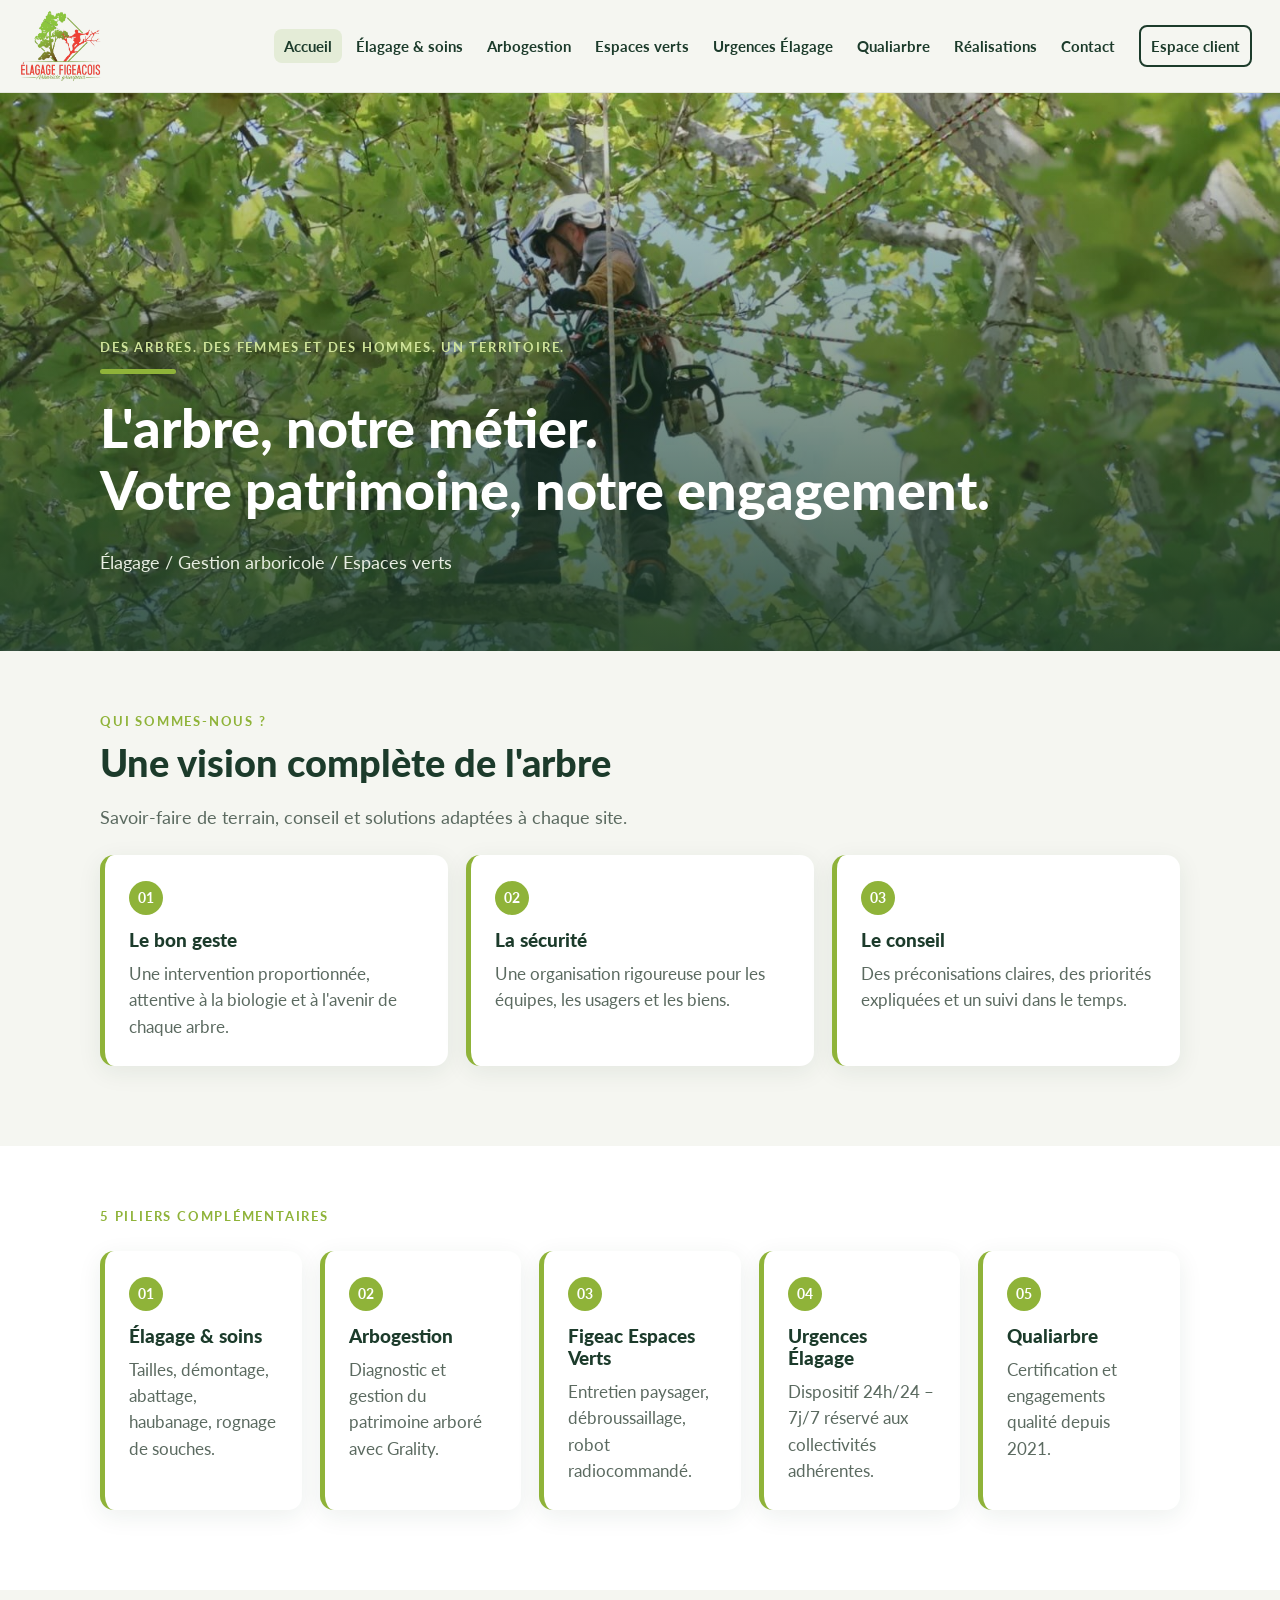
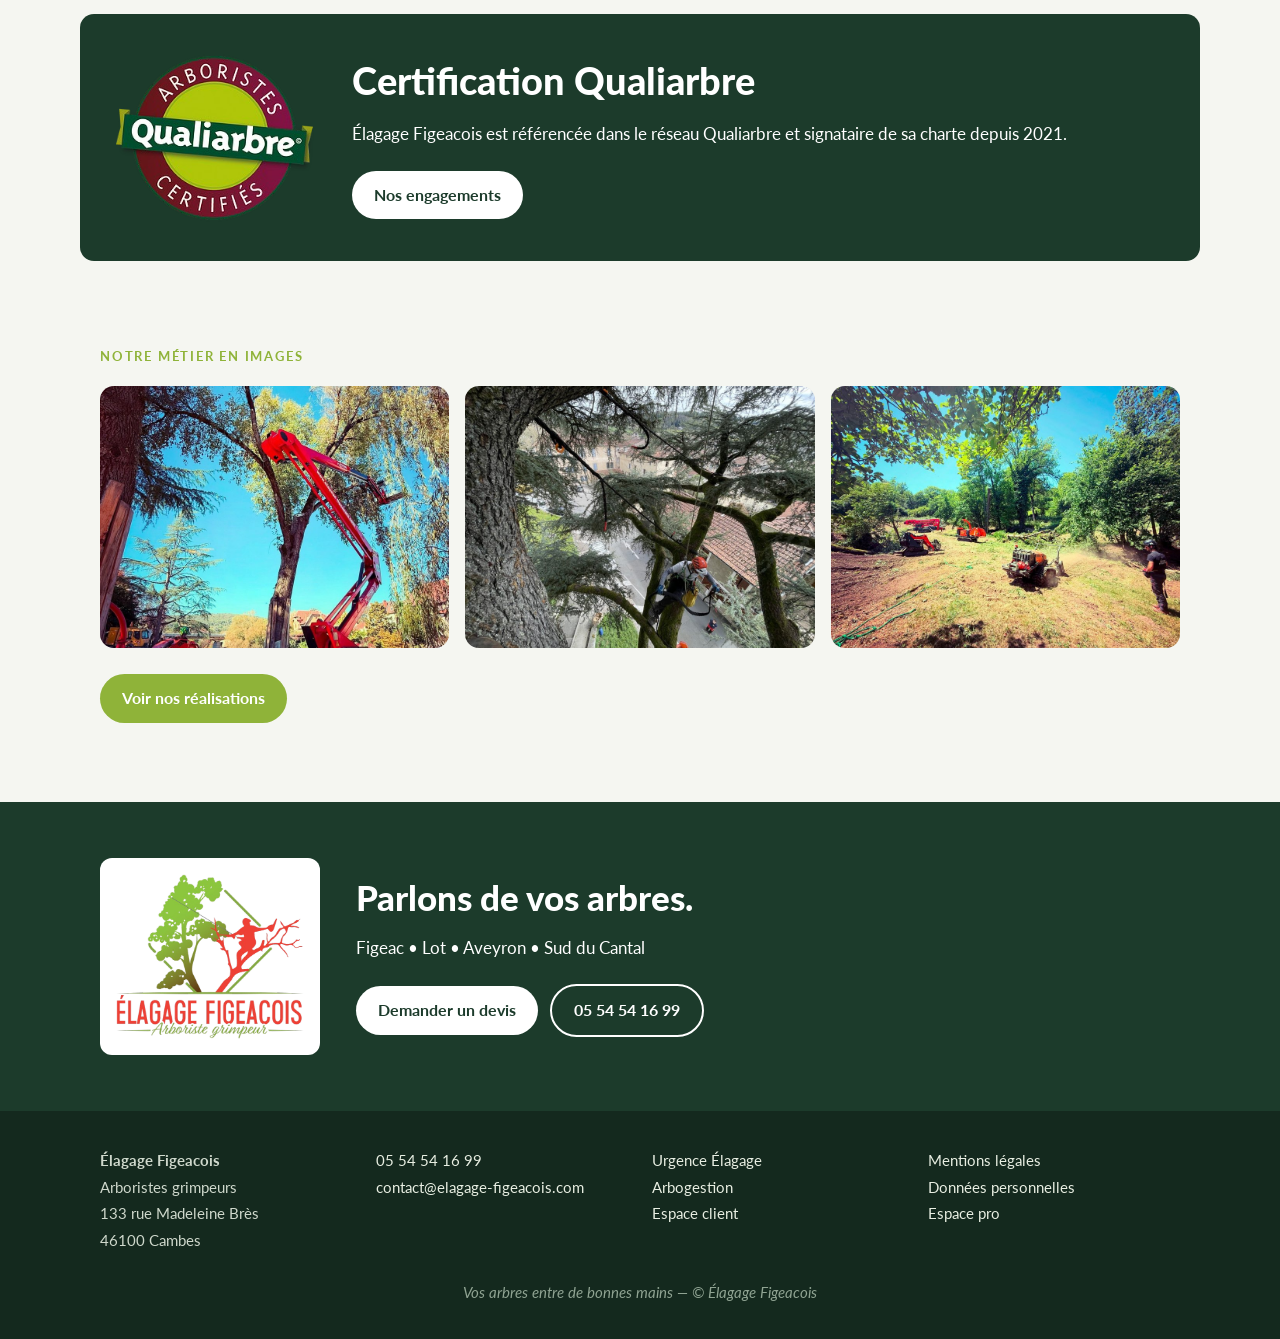
==== index.html @ f3c60ebb "Site vitrine Élagage Figeacois + espace pro (BPU) Co-Authored-By: Claude Fable 5.1 <noreply@anthropi" ====
<!DOCTYPE html>
<html lang="fr">
<head>
<meta charset="utf-8">
<meta name="viewport" content="width=device-width, initial-scale=1">
<title>Arboristes grimpeurs à Figeac – Élagage Figeacois</title>
<meta name="description" content="Élagage, gestion arboricole et espaces verts à Figeac, dans le Lot, l&#x27;Aveyron et le sud du Cantal. Entreprise certifiée Qualiarbre.">
<link rel="icon" href="images/favicon.png">
<link rel="preconnect" href="https://fonts.googleapis.com">
<link href="https://fonts.googleapis.com/css2?family=Lato:wght@400;700;900&display=swap" rel="stylesheet">
<link rel="stylesheet" href="style.css">
</head>
<body>
<header class="site-header">
  <a class="brand" href="index.html"><img src="images/logo-elagage-figeacois.png" alt="Élagage Figeacois – Arboriste grimpeur"></a>
  <button class="burger" aria-label="Menu" onclick="document.body.classList.toggle('nav-open')"><span></span><span></span><span></span></button>
  <nav class="main-nav"><ul><li><a href="index.html" class=active>Accueil</a></li><li><a href="elagage.html">Élagage & soins</a></li><li><a href="arbogestion.html">Arbogestion</a></li><li><a href="espaces-verts.html">Espaces verts</a></li><li><a href="urgences.html">Urgences Élagage</a></li><li><a href="qualiarbre.html">Qualiarbre</a></li><li><a href="realisations.html">Réalisations</a></li><li><a href="contact.html">Contact</a></li></ul>
    <a class="btn btn-outline nav-client" href="https://extrabat.com" target="_blank" rel="noopener">Espace client</a>
  </nav>
</header>

<section class="hero" style="background-image:url('images/hero-accueil.jpg')">
  <div class="hero-inner">
    <p class="kicker">Des arbres. Des femmes et des hommes. Un territoire.</p>
    <h1>L'arbre, notre métier.<br>Votre patrimoine, notre engagement.</h1>
    <p class="lead">Élagage / Gestion arboricole / Espaces verts</p>
  </div>
</section>
<main>

<section class="wrap section">
  <p class="kicker">Qui sommes-nous ?</p>
  <h2>Une vision complète de l'arbre</h2>
  <p class="lead">Savoir-faire de terrain, conseil et solutions adaptées à chaque site.</p>
  <div class="grid-3">
    <div class="card"><span class="num">01</span><h3>Le bon geste</h3><p>Une intervention proportionnée, attentive à la biologie et à l'avenir de chaque arbre.</p></div>
    <div class="card"><span class="num">02</span><h3>La sécurité</h3><p>Une organisation rigoureuse pour les équipes, les usagers et les biens.</p></div>
    <div class="card"><span class="num">03</span><h3>Le conseil</h3><p>Des préconisations claires, des priorités expliquées et un suivi dans le temps.</p></div>
  </div>
</section>
<section class="section section-alt">
  <div class="wrap">
    <p class="kicker">5 piliers complémentaires</p>
    <div class="grid-3 grid-5">
      <a class="card" href="elagage.html"><span class="num">01</span><h3>Élagage & soins</h3><p>Tailles, démontage, abattage, haubanage, rognage de souches.</p></a>
      <a class="card" href="arbogestion.html"><span class="num">02</span><h3>Arbogestion</h3><p>Diagnostic et gestion du patrimoine arboré avec Grality.</p></a>
      <a class="card" href="espaces-verts.html"><span class="num">03</span><h3>Figeac Espaces Verts</h3><p>Entretien paysager, débroussaillage, robot radiocommandé.</p></a>
      <a class="card" href="urgences.html"><span class="num">04</span><h3>Urgences Élagage</h3><p>Dispositif 24h/24 – 7j/7 réservé aux collectivités adhérentes.</p></a>
      <a class="card" href="qualiarbre.html"><span class="num">05</span><h3>Qualiarbre</h3><p>Certification et engagements qualité depuis 2021.</p></a>
    </div>
  </div>
</section>
<section class="wrap section band-dark">
  <img src="images/qualiarbre.png" alt="Arboristes certifiés Qualiarbre" class="badge">
  <div>
    <h2>Certification Qualiarbre</h2>
    <p>Élagage Figeacois est référencée dans le réseau Qualiarbre et signataire de sa charte depuis 2021.</p>
    <a class="btn btn-light" href="qualiarbre.html">Nos engagements</a>
  </div>
</section>
<section class="wrap section">
  <p class="kicker">Notre métier en images</p>
  <div class="gallery">
    <img src="images/photo-1.jpg" alt="Nacelle en intervention">
    <img src="images/photo-2.jpg" alt="Grimpeur dans un cèdre">
    <img src="images/photo-3.jpg" alt="Débroussaillage mécanisé">
  </div>
  <p><a class="btn" href="realisations.html">Voir nos réalisations</a></p>
</section>

</main>
<section class="cta-band">
  <div class="wrap cta-inner">
    <img src="images/logo-elagage-figeacois.png" alt="" class="cta-logo">
    <div>
      <h2>Parlons de vos arbres.</h2>
      <p>Figeac • Lot • Aveyron • Sud du Cantal</p>
      <a class="btn btn-light" href="contact.html">Demander un devis</a>
      <a class="btn btn-outline-light" href="tel:+33554541699">05 54 54 16 99</a>
    </div>
  </div>
</section>
<footer class="site-footer">
  <div class="wrap foot-grid">
    <div>
      <strong>Élagage Figeacois</strong><br>Arboristes grimpeurs<br>133 rue Madeleine Brès<br>46100 Cambes
    </div>
    <div>
      <a href="tel:+33554541699">05 54 54 16 99</a><br>
      <a href="mailto:contact@elagage-figeacois.com">contact@elagage-figeacois.com</a>
    </div>
    <div>
      <a href="https://urgence-elagage.fr" target="_blank" rel="noopener">Urgence Élagage</a><br>
      <a href="https://arbogestion.fr" target="_blank" rel="noopener">Arbogestion</a><br>
      <a href="https://extrabat.com" target="_blank" rel="noopener">Espace client</a>
    </div>
    <div>
      <a href="mentions-legales.html">Mentions légales</a><br>
      <a href="mentions-legales.html#rgpd">Données personnelles</a><br>
      <a href="espace-pro/">Espace pro</a>
    </div>
  </div>
  <p class="foot-base">Vos arbres entre de bonnes mains — © Élagage Figeacois</p>
</footer>
</body>
</html>
---- style.css ----
/* Élagage Figeacois – charte reprise de la plaquette */
:root{
  --vert-sapin:#1c3b2b;
  --vert-sapin-2:#254d38;
  --vert-anis:#8fb339;
  --vert-clair:#e4ecd7;
  --creme:#f5f6f1;
  --blanc:#ffffff;
  --texte:#1d2a22;
  --texte-doux:#5b6a60;
  --rayon:14px;
  --ombre:0 6px 24px rgba(28,59,43,.08);
}
*{box-sizing:border-box}
html{scroll-behavior:smooth}
body{margin:0;font-family:Lato,system-ui,sans-serif;color:var(--texte);background:var(--creme);line-height:1.55;font-size:17px}
img{max-width:100%;display:block}
a{color:var(--vert-sapin)}
h1,h2,h3{font-weight:900;line-height:1.15;margin:.2em 0 .5em;color:var(--vert-sapin)}
h1{font-size:clamp(2rem,5vw,3.4rem);color:#fff}
h2{font-size:clamp(1.6rem,3.5vw,2.4rem)}
h3{font-size:1.2rem}
p{margin:.4em 0 1em}
.wrap{max-width:1120px;margin:0 auto;padding:0 20px}
.section{padding:56px 20px}
.section-alt{background:var(--blanc)}
.narrow{max-width:800px}
.kicker{color:var(--vert-anis);font-weight:700;letter-spacing:.14em;text-transform:uppercase;font-size:.8rem;margin-bottom:.4em}
.lead{font-size:1.15rem;color:var(--texte-doux)}
.muted{color:var(--texte-doux);font-size:.95rem}
.big a{font-size:1.9rem;font-weight:900;text-decoration:none}

/* Header */
.site-header{position:sticky;top:0;z-index:50;background:rgba(245,246,241,.95);backdrop-filter:blur(6px);display:flex;align-items:center;justify-content:space-between;padding:10px 20px;border-bottom:1px solid #e3e6dc}
.brand img{height:72px;width:auto}
.main-nav ul{list-style:none;margin:0;padding:0;display:flex;gap:4px;flex-wrap:wrap}
.main-nav a{text-decoration:none;font-weight:700;font-size:.92rem;padding:8px 10px;border-radius:8px;color:var(--vert-sapin)}
.main-nav a:hover,.main-nav a.active{background:var(--vert-clair)}
.main-nav{display:flex;align-items:center;gap:14px}
.nav-client{font-size:.85rem;padding:7px 12px}
.burger{display:none;background:none;border:0;width:40px;height:40px;cursor:pointer}
.burger span{display:block;height:3px;background:var(--vert-sapin);margin:7px 0;border-radius:2px}
@media(max-width:900px){
  .burger{display:block}
  .main-nav{display:none;position:absolute;left:0;right:0;top:100%;background:var(--creme);flex-direction:column;align-items:stretch;padding:12px 20px 20px;border-bottom:1px solid #e3e6dc}
  .main-nav ul{flex-direction:column}
  .main-nav a{display:block;padding:12px}
  .nav-open .main-nav{display:flex}
}

/* Hero */
.hero{min-height:62vh;display:flex;align-items:flex-end;background:var(--vert-sapin-2) center/cover no-repeat;position:relative;color:#fff}
.hero::before{content:"";position:absolute;inset:0;background:linear-gradient(180deg,rgba(28,59,43,.15) 0%,rgba(28,59,43,.85) 100%)}
.hero-inner{position:relative;max-width:1120px;margin:0 auto;padding:80px 20px 56px;width:100%}
.hero .kicker{color:#cfe39a}
.hero .lead{color:#e8eee2}
.hero h1::before{content:"";display:block;width:76px;height:5px;background:var(--vert-anis);margin-bottom:22px;border-radius:3px}

/* Boutons */
.btn{display:inline-block;background:var(--vert-anis);color:#fff;font-weight:700;text-decoration:none;padding:12px 22px;border-radius:999px;border:0;cursor:pointer;font-family:inherit;font-size:1rem;margin:6px 8px 6px 0;transition:transform .15s}
.btn:hover{transform:translateY(-1px)}
.btn-light{background:#fff;color:var(--vert-sapin)}
.btn-outline{background:transparent;color:var(--vert-sapin);border:2px solid var(--vert-sapin)}
.btn-outline-light{background:transparent;color:#fff;border:2px solid #fff}

/* Cartes */
.grid-2,.grid-3{display:grid;gap:18px;margin:24px 0}
.grid-2{grid-template-columns:repeat(auto-fit,minmax(260px,1fr))}
.grid-3{grid-template-columns:repeat(auto-fit,minmax(240px,1fr))}
.grid-5{grid-template-columns:repeat(auto-fit,minmax(200px,1fr))}
.card{background:var(--blanc);border-radius:var(--rayon);padding:26px 24px;box-shadow:var(--ombre);text-decoration:none;color:inherit;border-left:5px solid var(--vert-anis);display:block}
a.card:hover{transform:translateY(-3px);transition:transform .15s}
.card .num{display:inline-flex;width:34px;height:34px;align-items:center;justify-content:center;background:var(--vert-anis);color:#fff;border-radius:50%;font-weight:700;font-size:.85rem;margin-bottom:10px}
.card .num:empty{display:none}
.card h3{margin-top:4px}
.card p{margin-bottom:0;color:var(--texte-doux)}
.card-green{background:var(--vert-clair)}
.dots{list-style:none;padding:0;margin:0}
.dots li{padding:8px 0 8px 22px;position:relative;border-bottom:1px solid rgba(0,0,0,.06)}
.dots li::before{content:"";position:absolute;left:0;top:16px;width:9px;height:9px;border-radius:50%;background:var(--vert-anis)}
.dots li:last-child{border:0}

.tag-band{display:inline-block;background:var(--vert-sapin);color:#fff;font-weight:700;text-transform:uppercase;letter-spacing:.08em;font-size:.8rem;padding:10px 16px;border-radius:8px}
.callout{background:var(--vert-clair);border-radius:var(--rayon);padding:18px 22px;font-weight:700;color:var(--vert-sapin)}
.two-col{display:grid;grid-template-columns:1fr 1fr;gap:40px;align-items:start}
@media(max-width:800px){.two-col{grid-template-columns:1fr}}
.panel-dark{background:var(--vert-sapin);color:#fff;border-radius:var(--rayon);padding:30px}
.panel-dark h3{color:#fff;font-size:1.6rem}
.panel-dark .dots li{border-color:rgba(255,255,255,.12)}
.panel-logo{background:#fff;border-radius:10px;padding:10px;max-width:180px;margin-bottom:18px}
.band-dark{background:var(--vert-sapin);color:#fff;border-radius:var(--rayon);padding:36px;display:flex;gap:36px;align-items:center;flex-wrap:wrap;margin:24px auto}
.band-dark h2,.band-dark h3{color:#fff}
.badge{max-width:200px}

/* Galerie */
.gallery{display:grid;grid-template-columns:repeat(auto-fit,minmax(240px,1fr));gap:16px;margin:20px 0}
.gallery img{width:100%;aspect-ratio:4/3;object-fit:cover;border-radius:var(--rayon);background:#d8dfd0}
.gallery figure{margin:0}
.gallery figcaption{font-size:.9rem;color:var(--texte-doux);padding:8px 4px}

/* Formulaire */
.form{background:var(--blanc);border-radius:var(--rayon);padding:28px;box-shadow:var(--ombre);display:grid;gap:14px}
.form label{display:grid;gap:6px;font-weight:700;font-size:.92rem}
.form input,.form textarea{font:inherit;padding:11px 12px;border:1px solid #cfd6c8;border-radius:8px;background:#fafbf7}
.form .check{grid-template-columns:auto 1fr;font-weight:400}
.hp{position:absolute;left:-9999px}

/* CTA + footer */
.cta-band{background:var(--vert-sapin);color:#fff;padding:56px 20px}
.cta-inner{display:flex;gap:36px;align-items:center;flex-wrap:wrap}
.cta-logo{background:#fff;border-radius:12px;padding:14px;max-width:220px}
.cta-band h2{color:#fff;font-size:2.2rem}
.site-footer{background:#14291e;color:#cfd8cc;padding:36px 20px 20px;font-size:.92rem}
.site-footer a{color:#e8eee2;text-decoration:none}
.site-footer a:hover{text-decoration:underline}
.foot-grid{display:grid;grid-template-columns:repeat(auto-fit,minmax(200px,1fr));gap:24px;line-height:1.8}
.foot-base{text-align:center;margin-top:28px;font-style:italic;color:#8fa392}
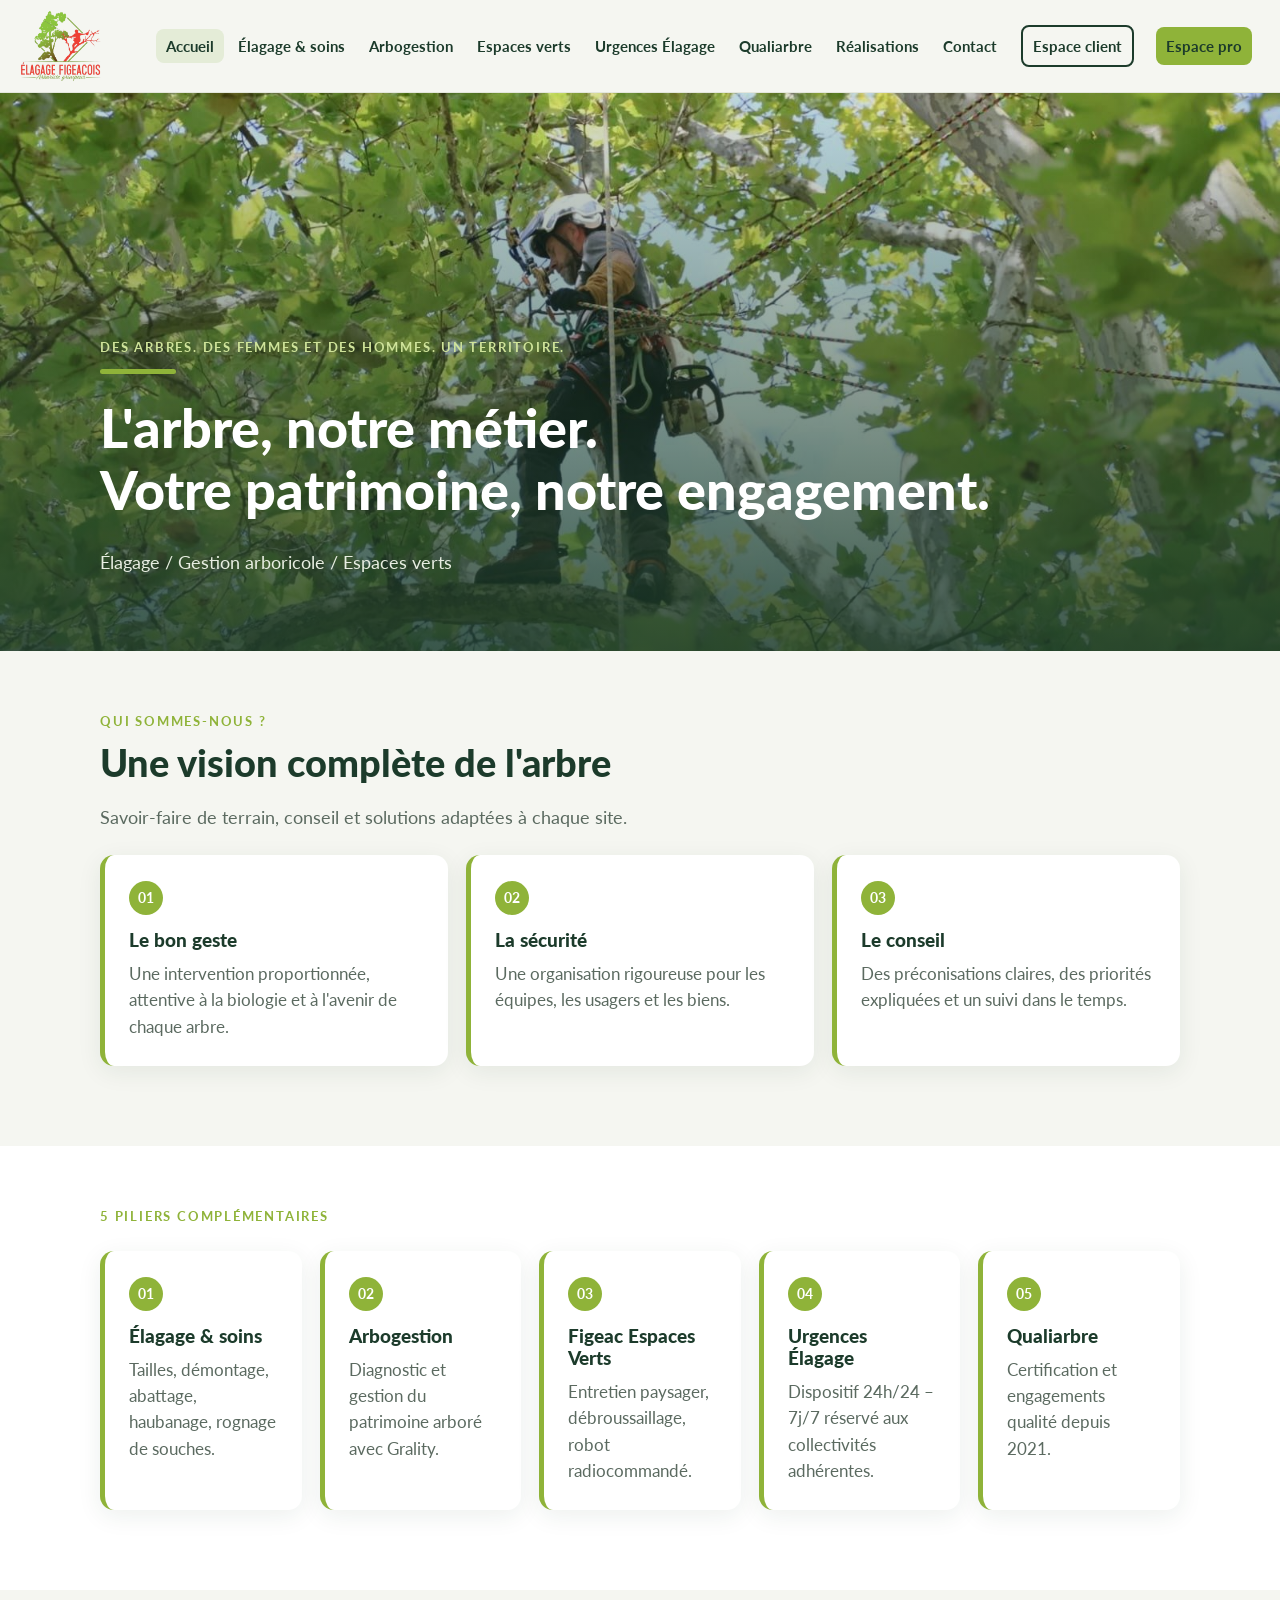
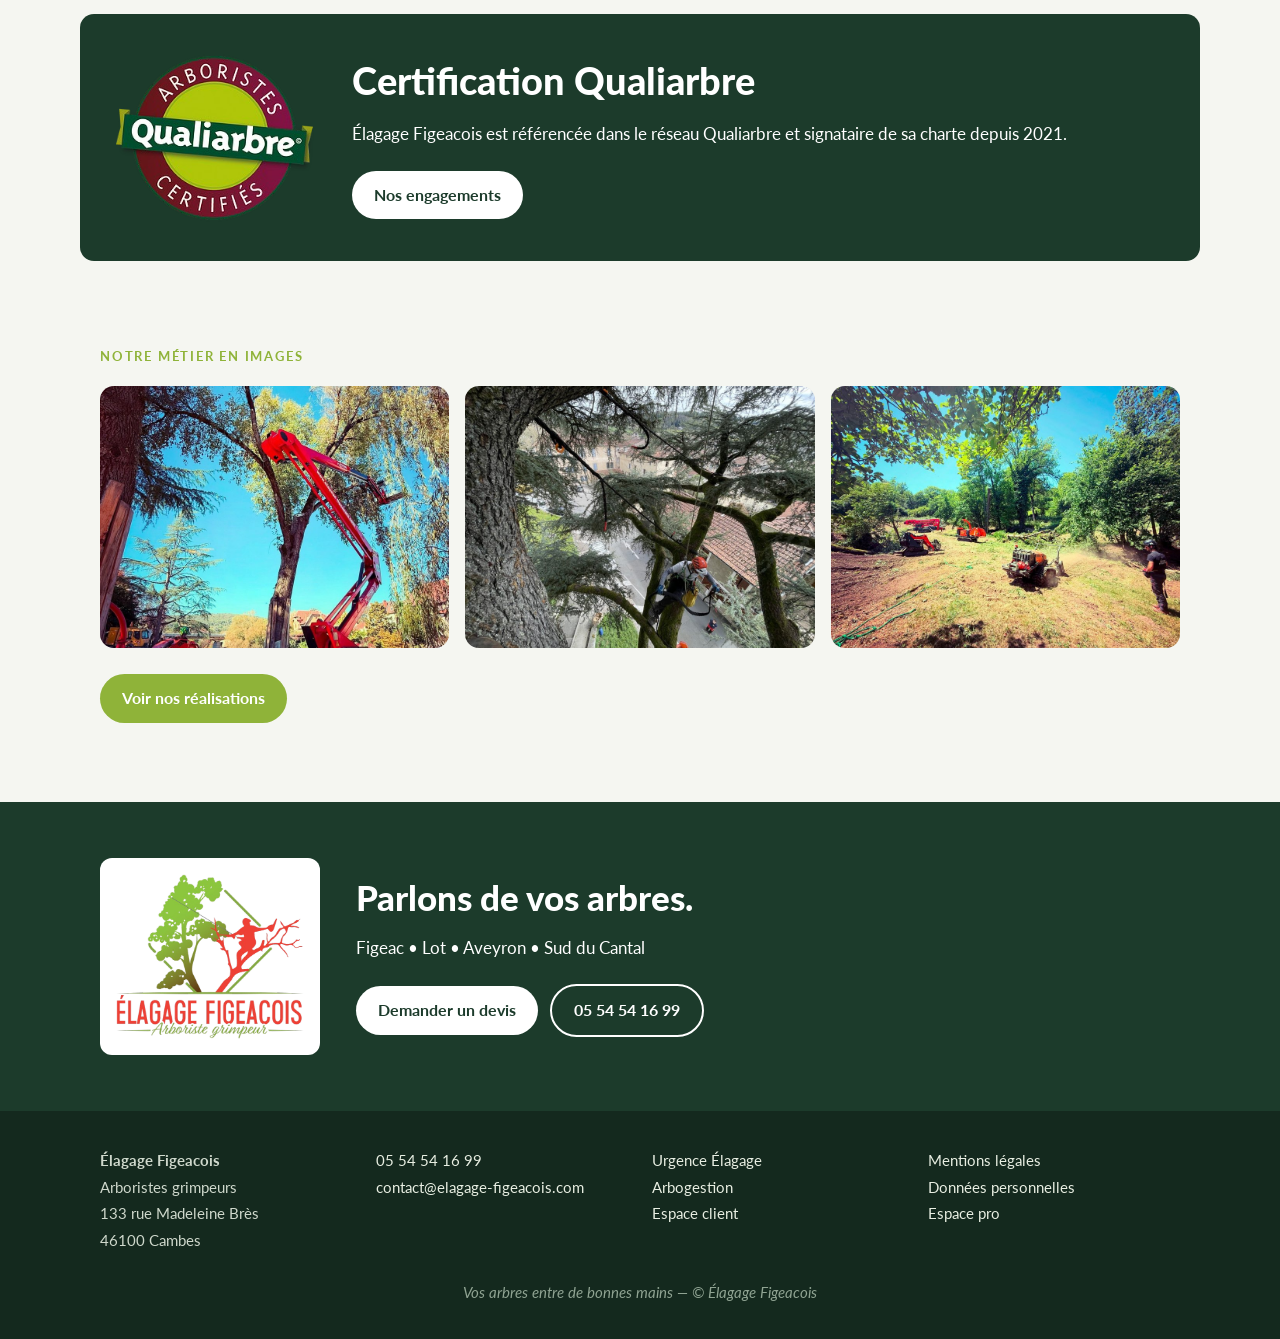
==== commit 35bb3d1e: "Double authentification obligatoire (application ou e-mail) + bouton Espace pro dans le menu du site" ====
--- a/index.html
+++ b/index.html
@@ -16,6 +16,7 @@
   <button class="burger" aria-label="Menu" onclick="document.body.classList.toggle('nav-open')"><span></span><span></span><span></span></button>
   <nav class="main-nav"><ul><li><a href="index.html" class=active>Accueil</a></li><li><a href="elagage.html">Élagage & soins</a></li><li><a href="arbogestion.html">Arbogestion</a></li><li><a href="espaces-verts.html">Espaces verts</a></li><li><a href="urgences.html">Urgences Élagage</a></li><li><a href="qualiarbre.html">Qualiarbre</a></li><li><a href="realisations.html">Réalisations</a></li><li><a href="contact.html">Contact</a></li></ul>
     <a class="btn btn-outline nav-client" href="https://extrabat.com" target="_blank" rel="noopener">Espace client</a>
+    <a class="btn nav-client nav-pro" href="espace-pro/">Espace pro</a>
   </nav>
 </header>
 
--- a/style.css
+++ b/style.css
@@ -38,6 +38,7 @@
 .main-nav a:hover,.main-nav a.active{background:var(--vert-clair)}
 .main-nav{display:flex;align-items:center;gap:14px}
 .nav-client{font-size:.85rem;padding:7px 12px}
+.nav-pro{margin-left:4px}
 .burger{display:none;background:none;border:0;width:40px;height:40px;cursor:pointer}
 .burger span{display:block;height:3px;background:var(--vert-sapin);margin:7px 0;border-radius:2px}
 @media(max-width:900px){
